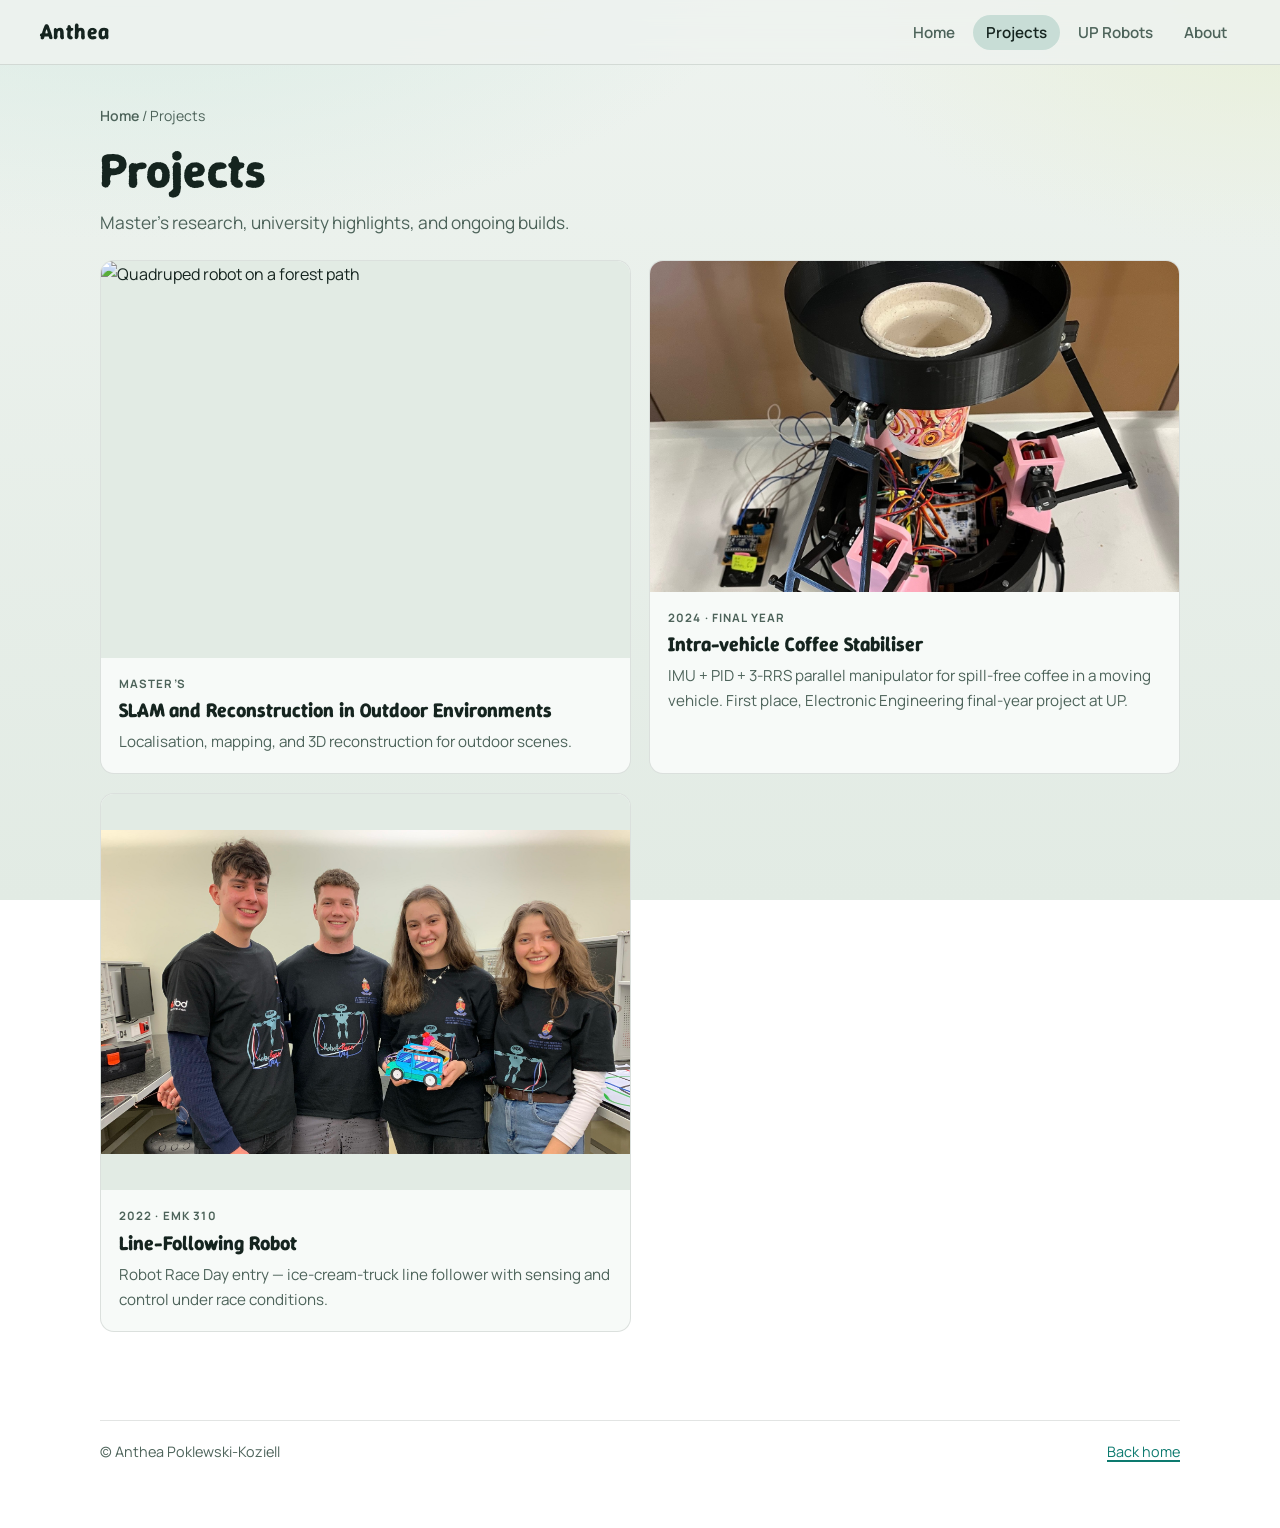
==== my_website/projects/index.html @ 84ce138b "Rebuild the portfolio with project pages and photos." ====
<!DOCTYPE html>
<html lang="en">
<head>
  <meta charset="UTF-8">
  <meta name="viewport" content="width=device-width, initial-scale=1.0">
  <title>Projects · Anthea</title>
  <link rel="stylesheet" href="../style.css">
  <link rel="preconnect" href="https://fonts.googleapis.com">
  <link rel="preconnect" href="https://fonts.gstatic.com" crossorigin>
  <link href="https://fonts.googleapis.com/css2?family=Manrope:wght@400;600;700;800&family=Winky+Rough:wght@400;700;800&display=swap" rel="stylesheet">
</head>
<body>
  <header class="navbar">
    <a class="nav-brand" href="../index.html">Anthea</a>
    <nav>
      <ul class="nav-links">
        <li><a href="../index.html">Home</a></li>
        <li><a href="index.html" aria-current="page">Projects</a></li>
        <li><a href="../index.html#up-robots">UP Robots</a></li>
        <li><a href="../index.html#about">About</a></li>
      </ul>
    </nav>
  </header>

  <main class="wrap">
    <header class="article-header">
      <p class="breadcrumb"><a href="../index.html">Home</a> / Projects</p>
      <h1>Projects</h1>
      <p class="article-summary">
        Master’s research, university highlights, and ongoing builds.
      </p>
    </header>

    <div class="project-grid" style="padding-bottom: 2rem;">
      <a class="project-card" href="outdoor-slam/index.html">
        <div class="project-card-media uncropped">
          <img src="../images/robo_dog.png" alt="Quadruped robot on a forest path">
        </div>
        <div class="project-card-body">
          <span class="project-card-date">Master’s</span>
          <h3>SLAM and Reconstruction in Outdoor Environments</h3>
          <p>Localisation, mapping, and 3D reconstruction for outdoor scenes.</p>
        </div>
      </a>

      <a class="project-card" href="coffee-stabiliser/index.html">
        <div class="project-card-media">
          <img src="../images/project_top.jpg" alt="Coffee stabiliser top view">
        </div>
        <div class="project-card-body">
          <span class="project-card-date">2024 · Final year</span>
          <h3>Intra-vehicle Coffee Stabiliser</h3>
          <p>IMU + PID + 3-RRS parallel manipulator for spill-free coffee in a moving vehicle. First place, Electronic Engineering final-year project at UP.</p>
        </div>
      </a>

      <a class="project-card" href="line-following-robot/index.html">
        <div class="project-card-media uncropped">
          <img src="../university_projects/Line-Following_Robot_Team.jpg" alt="Line-following robot team">
        </div>
        <div class="project-card-body">
          <span class="project-card-date">2022 · EMK 310</span>
          <h3>Line-Following Robot</h3>
          <p>Robot Race Day entry — ice-cream-truck line follower with sensing and control under race conditions.</p>
        </div>
      </a>

    </div>
  </main>

  <footer class="site-footer">
    <span>© Anthea Poklewski-Koziell</span>
    <a href="../index.html">Back home</a>
  </footer>
</body>
</html>
---- my_website/style.css ----
/* Anthea — portfolio styles
   Structure inspired by common personal research sites;
   colours, type, and layout are original. */

:root {
  --bg: #eef3ef;
  --bg-deep: #e2ebe4;
  --surface: #f7faf8;
  --ink: #15241f;
  --muted: #4d635a;
  --accent: #0d7a6f;
  --accent-hover: #0a5f56;
  --accent-soft: #c8ddd6;
  --brass: #b08d45;
  --line: rgba(21, 36, 31, 0.12);
  --shadow: 0 18px 40px rgba(21, 36, 31, 0.08);
  --radius: 14px;
  --max: 1080px;
  --nav-h: 64px;
  --font-display: "Winky Rough", "Segoe UI", sans-serif;
  --font-body: "Manrope", "Segoe UI", sans-serif;
}

*,
*::before,
*::after {
  box-sizing: border-box;
  margin: 0;
  padding: 0;
}

html {
  scroll-behavior: smooth;
}

body {
  font-family: var(--font-body);
  color: var(--ink);
  background:
    radial-gradient(1200px 600px at 10% -10%, #d7ebe3 0%, transparent 55%),
    radial-gradient(900px 500px at 100% 0%, #e8efd8 0%, transparent 50%),
    linear-gradient(180deg, var(--bg) 0%, var(--bg-deep) 100%);
  background-attachment: fixed;
  min-height: 100vh;
  line-height: 1.65;
  padding-bottom: 4rem;
}

img,
video {
  max-width: 100%;
  height: auto;
  display: block;
}

a {
  color: var(--accent);
  text-decoration-thickness: 1.5px;
  text-underline-offset: 3px;
}

a:hover {
  color: var(--accent-hover);
}

/* ---------- Nav ---------- */

.navbar {
  position: sticky;
  top: 0;
  z-index: 100;
  display: flex;
  align-items: center;
  justify-content: space-between;
  gap: 1rem;
  padding: 0.9rem clamp(1.2rem, 4vw, 2.5rem);
  background: rgba(238, 243, 239, 0.86);
  backdrop-filter: blur(12px);
  border-bottom: 1px solid var(--line);
}

.nav-brand {
  font-family: var(--font-display);
  font-size: 1.35rem;
  font-weight: 700;
  color: var(--ink);
  text-decoration: none;
  letter-spacing: 0.02em;
}

.nav-brand:hover {
  color: var(--accent);
}

.nav-links {
  display: flex;
  gap: 0.35rem;
  list-style: none;
}

.nav-links a {
  color: var(--muted);
  text-decoration: none;
  font-size: 0.95rem;
  font-weight: 600;
  padding: 0.45rem 0.8rem;
  border-radius: 999px;
}

.nav-links a:hover,
.nav-links a[aria-current="page"] {
  color: var(--ink);
  background: var(--accent-soft);
}

/* ---------- Layout ---------- */

.wrap {
  width: min(100% - 2.4rem, var(--max));
  margin-inline: auto;
}

.section {
  padding-top: 3.5rem;
}

.section-head {
  display: flex;
  align-items: baseline;
  justify-content: space-between;
  gap: 1rem;
  margin-bottom: 1.4rem;
}

.section-head h2 {
  font-family: var(--font-display);
  font-size: clamp(1.8rem, 3vw, 2.3rem);
  font-weight: 700;
  letter-spacing: 0.01em;
}

.section-link {
  font-weight: 700;
  text-decoration: none;
  color: var(--accent);
  white-space: nowrap;
}

.section-link:hover {
  color: var(--accent-hover);
}

.eyebrow {
  font-size: 0.78rem;
  font-weight: 700;
  letter-spacing: 0.12em;
  text-transform: uppercase;
  color: var(--brass);
  margin-bottom: 0.55rem;
}

/* ---------- Hero ---------- */

.hero {
  display: grid;
  grid-template-columns: 1.15fr 0.85fr;
  gap: clamp(1.5rem, 4vw, 3rem);
  align-items: center;
  padding-top: 2.8rem;
  padding-bottom: 1rem;
}

.hero-brand {
  font-family: var(--font-display);
  font-size: clamp(2.8rem, 7vw, 4.4rem);
  line-height: 1.05;
  font-weight: 800;
  letter-spacing: -0.02em;
  color: var(--ink);
  margin-bottom: 0.55rem;
}

.hero-role {
  font-size: 1.15rem;
  font-weight: 650;
  color: var(--accent);
  margin-bottom: 1rem;
}

.hero-text p {
  color: var(--muted);
  max-width: 38rem;
  margin-bottom: 0.85rem;
}

.hero-actions {
  display: flex;
  flex-wrap: wrap;
  gap: 0.75rem;
  margin-top: 1.4rem;
}

.btn {
  display: inline-flex;
  align-items: center;
  justify-content: center;
  gap: 0.4rem;
  padding: 0.7rem 1.15rem;
  border-radius: 999px;
  font-weight: 700;
  font-size: 0.95rem;
  text-decoration: none;
  border: 1.5px solid transparent;
  transition: transform 0.2s ease, background 0.2s ease, color 0.2s ease;
}

.btn:hover {
  transform: translateY(-1px);
}

.btn-primary {
  background: var(--accent);
  color: #f4fffb;
}

.btn-primary:hover {
  background: var(--accent-hover);
  color: #fff;
}

.btn-ghost {
  background: transparent;
  color: var(--ink);
  border-color: var(--line);
}

.btn-ghost:hover {
  background: var(--surface);
  color: var(--ink);
}

.hero-visual {
  position: relative;
}

.hero-visual img {
  width: 100%;
  max-height: 420px;
  object-fit: cover;
  border-radius: 22px;
  box-shadow: var(--shadow);
  border: 1px solid var(--line);
}

.hero-visual::after {
  content: "";
  position: absolute;
  inset: auto -8% -8% auto;
  width: 42%;
  height: 42%;
  background: radial-gradient(circle, var(--accent-soft), transparent 70%);
  z-index: -1;
  pointer-events: none;
}

.plant-row {
  display: grid;
  grid-template-columns: repeat(4, 1fr);
  gap: 0.65rem;
  margin-top: 1.5rem;
}

.plant-row img {
  width: 100%;
  aspect-ratio: 1;
  object-fit: cover;
  border-radius: 12px;
  border: 1px solid var(--line);
}

/* ---------- Project cards ---------- */

.project-grid {
  display: grid;
  grid-template-columns: repeat(2, 1fr);
  gap: 1.15rem;
}

.project-card {
  display: flex;
  flex-direction: column;
  background: var(--surface);
  border: 1px solid var(--line);
  border-radius: var(--radius);
  overflow: hidden;
  text-decoration: none;
  color: inherit;
  box-shadow: 0 1px 0 rgba(255, 255, 255, 0.7) inset;
  transition: transform 0.22s ease, box-shadow 0.22s ease, border-color 0.22s ease;
}

.project-card:hover {
  transform: translateY(-4px);
  box-shadow: var(--shadow);
  border-color: var(--accent-soft);
  color: inherit;
}

.project-card-media {
  aspect-ratio: 16 / 10;
  overflow: hidden;
  background: var(--bg-deep);
}

.project-card-media img,
.project-card-media video {
  width: 100%;
  height: 100%;
  object-fit: cover;
  transition: transform 0.35s ease;
}

/* Full photo, same shape on a phone and a wide screen. */
.project-card-media.uncropped {
  aspect-ratio: 4 / 3;
}

.project-card-media.uncropped img {
  object-fit: contain;
  object-position: center;
}

.project-card:hover .project-card-media img,
.project-card:hover .project-card-media video {
  transform: scale(1.04);
}

.project-card-body {
  padding: 1rem 1.1rem 1.2rem;
  display: flex;
  flex-direction: column;
  gap: 0.35rem;
  flex: 1;
}

.project-card-date {
  font-size: 0.72rem;
  font-weight: 700;
  letter-spacing: 0.1em;
  text-transform: uppercase;
  color: var(--muted);
}

.project-card-body h3 {
  font-family: var(--font-display);
  font-size: 1.25rem;
  line-height: 1.25;
  color: var(--ink);
}

.project-card-body p {
  color: var(--muted);
  font-size: 0.95rem;
  display: -webkit-box;
  -webkit-line-clamp: 3;
  -webkit-box-orient: vertical;
  overflow: hidden;
}

.interest-row {
  display: flex;
  flex-wrap: wrap;
  gap: 0.55rem;
}

.chip {
  display: inline-block;
  padding: 0.4rem 0.8rem;
  border-radius: 999px;
  background: var(--accent-soft);
  color: var(--ink);
  font-size: 0.85rem;
  font-weight: 650;
}

/* ---------- Article pages ---------- */

.article-header {
  padding-top: 2.4rem;
  padding-bottom: 1.4rem;
  max-width: 46rem;
}

.breadcrumb {
  font-size: 0.88rem;
  color: var(--muted);
  margin-bottom: 1rem;
}

.breadcrumb a {
  color: var(--muted);
  text-decoration: none;
  font-weight: 600;
}

.breadcrumb a:hover {
  color: var(--accent);
}

.article-header h1 {
  font-family: var(--font-display);
  font-size: clamp(2rem, 4.5vw, 3rem);
  line-height: 1.15;
  margin-bottom: 0.7rem;
}

.article-meta {
  color: var(--muted);
  font-size: 0.95rem;
  margin-bottom: 1rem;
}

.article-summary {
  font-size: 1.08rem;
  color: var(--muted);
}

.article-hero {
  margin: 1.5rem auto 2rem;
  border-radius: 18px;
  overflow: hidden;
  border: 1px solid var(--line);
  box-shadow: var(--shadow);
}

.article-hero img,
.article-hero video {
  display: block;
  width: 100%;
  height: auto;
  max-height: none;
  object-fit: contain;
}

.article-body {
  max-width: 46rem;
}

.article-body h2 {
  font-family: var(--font-display);
  font-size: 1.55rem;
  margin: 2rem 0 0.7rem;
}

.article-body h3 {
  font-family: var(--font-display);
  font-size: 1.2rem;
  margin: 1.4rem 0 0.5rem;
}

.about-copy {
  color: var(--muted);
  max-width: 42rem;
  margin-bottom: 1rem;
}

#up-robots {
  scroll-margin-top: calc(var(--nav-h) + 0.5rem);
}

.up-robots {
  display: grid;
  grid-template-columns: repeat(4, 1fr);
  gap: 0.65rem;
  align-items: center;
}

.up-robots-tile {
  width: 100%;
  min-width: 0;
  aspect-ratio: 1;
  box-sizing: border-box;
  background: #fff;
  border-radius: 12px;
  border: 1px solid var(--line);
  display: flex;
  align-items: center;
  justify-content: center;
  padding: 0.4rem;
  overflow: hidden;
}

.up-robots-tile img {
  display: block;
  width: 100%;
  height: 100%;
  max-width: 100%;
  object-fit: contain;
}

.up-robots .about-copy {
  grid-column: 2 / -1;
  margin: 0;
}

.article-body p,
.article-body ul,
.article-body ol {
  margin-bottom: 1rem;
  color: var(--ink);
}

.article-body ul,
.article-body ol {
  padding-left: 1.2rem;
}

.article-body li {
  margin-bottom: 0.35rem;
}

.article-body .callout {
  background: var(--surface);
  border-left: 3px solid var(--accent);
  padding: 0.9rem 1rem;
  border-radius: 0 10px 10px 0;
  margin: 1.2rem 0;
  color: var(--muted);
}

.media-pair {
  display: grid;
  grid-template-columns: 1fr 1fr;
  gap: 0.8rem;
  margin: 1.2rem 0;
}

.media-pair figure,
.media-block figure {
  margin: 0;
}

.media-pair img,
.media-block img,
.media-block video {
  width: 100%;
  border-radius: 12px;
  border: 1px solid var(--line);
}

.media-block {
  margin: 1.2rem 0;
}

.article-body .media-pair {
  width: min(var(--max), calc(100vw - 2.4rem));
  margin-left: 0;
}

.article-body .media-block,
.article-body .video-embed {
  width: min(36rem, calc(100vw - 2.4rem));
  max-width: none;
  margin-left: calc((min(var(--max), 100vw - 2.4rem) - min(36rem, 100vw - 2.4rem)) / 2);
}

.article-body .media-block video,
.article-body .media-block img,
.article-body .media-pair img {
  display: block;
  width: 100%;
  height: auto;
  object-fit: contain;
}

.video-embed {
  margin-top: 2.5rem;
  margin-bottom: 0;
}

.video-embed figcaption {
  font-size: 0.85rem;
  color: var(--muted);
  margin-top: 0.45rem;
  text-align: center;
}

.video-frame {
  position: relative;
  width: 100%;
  aspect-ratio: 16 / 9;
  border-radius: 12px;
  overflow: hidden;
  border: 1px solid var(--line);
  background: #111;
}

.video-frame iframe {
  position: absolute;
  inset: 0;
  width: 100%;
  height: 100%;
  border: 0;
}

.media-block figcaption,
.media-pair figcaption {
  font-size: 0.85rem;
  color: var(--muted);
  margin-top: 0.45rem;
}

.article-nav {
  display: flex;
  justify-content: space-between;
  gap: 1rem;
  margin-top: 2.5rem;
  padding-top: 1.4rem;
  border-top: 1px solid var(--line);
}

.article-nav a {
  font-weight: 700;
  text-decoration: none;
}

/* ---------- Footer ---------- */

.site-footer {
  width: min(100% - 2.4rem, var(--max));
  margin: 3.5rem auto 0;
  padding-top: 1.2rem;
  border-top: 1px solid var(--line);
  color: var(--muted);
  font-size: 0.9rem;
  display: flex;
  justify-content: space-between;
  gap: 1rem;
  flex-wrap: wrap;
}

/* ---------- Responsive ---------- */

@media (max-width: 820px) {
  .hero {
    grid-template-columns: 1fr;
  }

  .up-robots {
    grid-template-columns: repeat(2, 1fr);
  }

  .up-robots .about-copy {
    grid-column: 1 / -1;
  }

  .hero-visual {
    order: -1;
    max-width: 360px;
  }

  .project-grid {
    grid-template-columns: 1fr;
  }

  .plant-row {
    grid-template-columns: repeat(2, 1fr);
  }

  .media-pair {
    grid-template-columns: 1fr;
  }
}

@media (max-width: 520px) {
  .navbar {
    flex-direction: column;
    align-items: flex-start;
  }

  .nav-links {
    flex-wrap: wrap;
  }
}
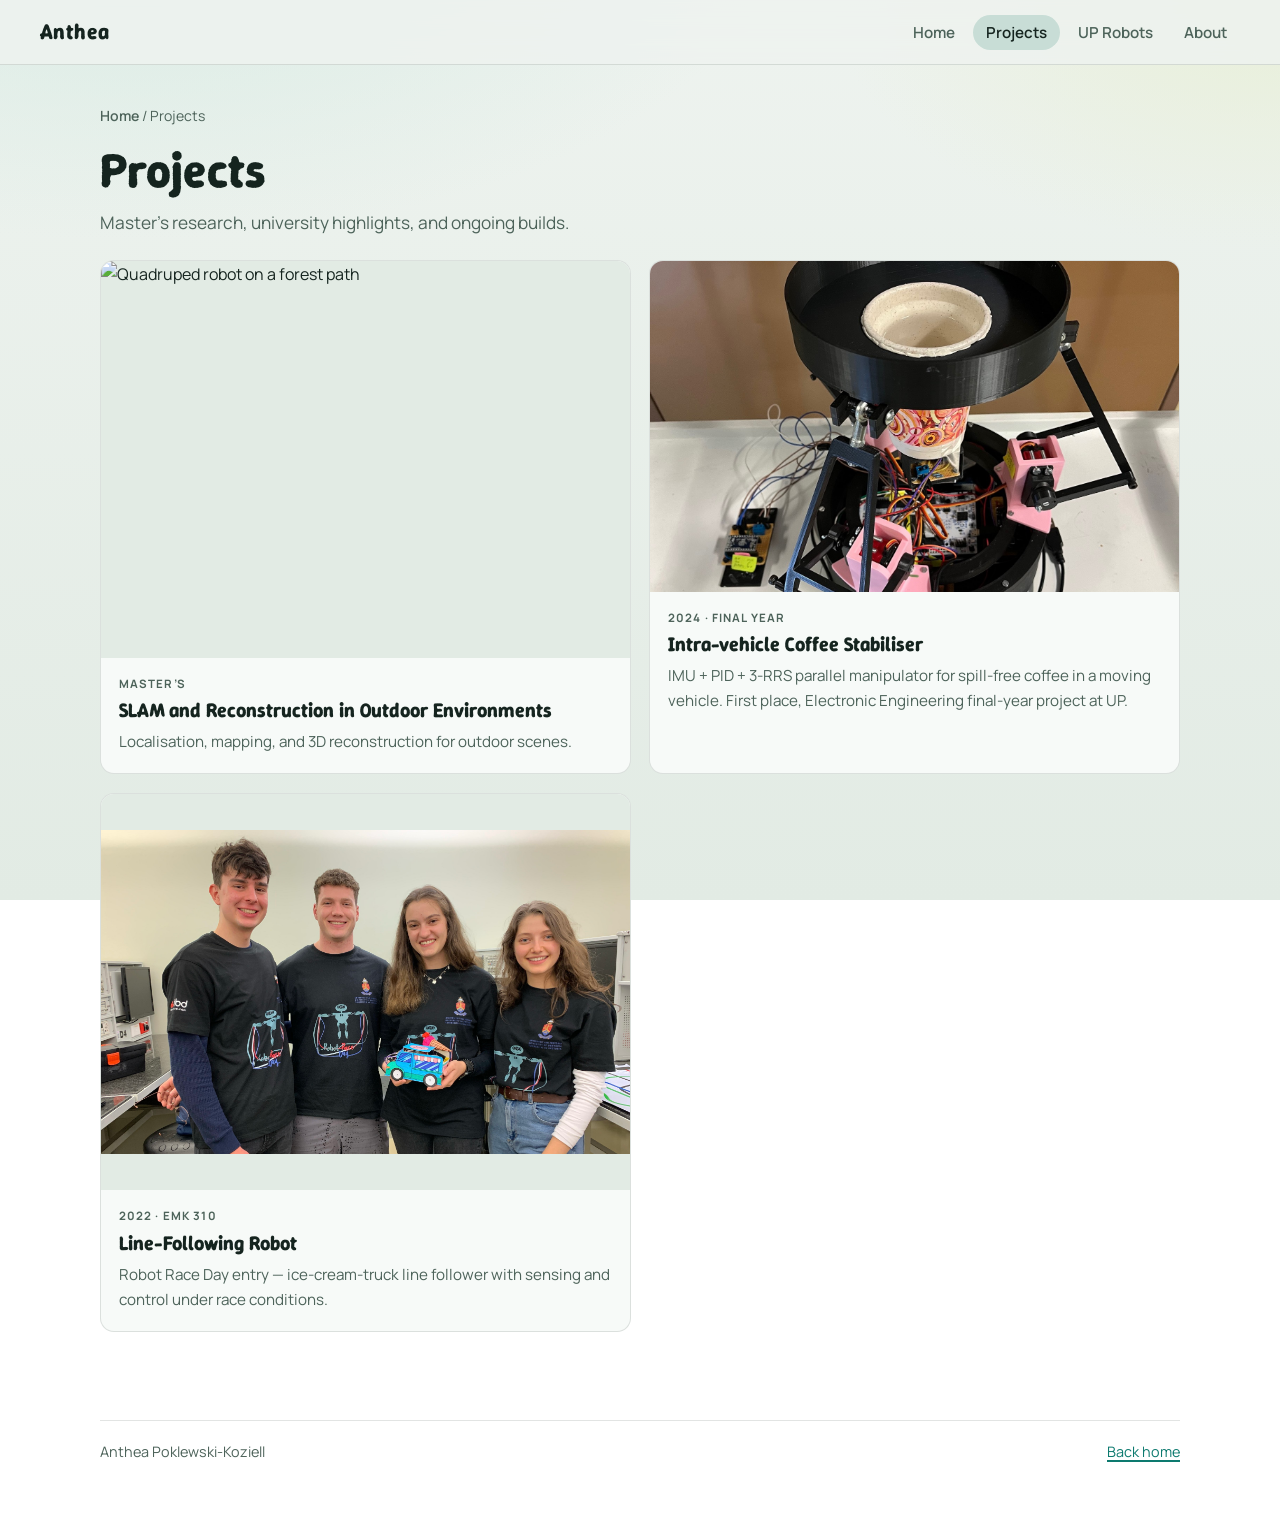
==== commit 27451a3b: "Rebuild the portfolio with project pages and photos." ====
--- a/my_website/projects/index.html
+++ b/my_website/projects/index.html
@@ -69,7 +69,7 @@
   </main>
 
   <footer class="site-footer">
-    <span>© Anthea Poklewski-Koziell</span>
+    <span>Anthea Poklewski-Koziell</span>
     <a href="../index.html">Back home</a>
   </footer>
 </body>
